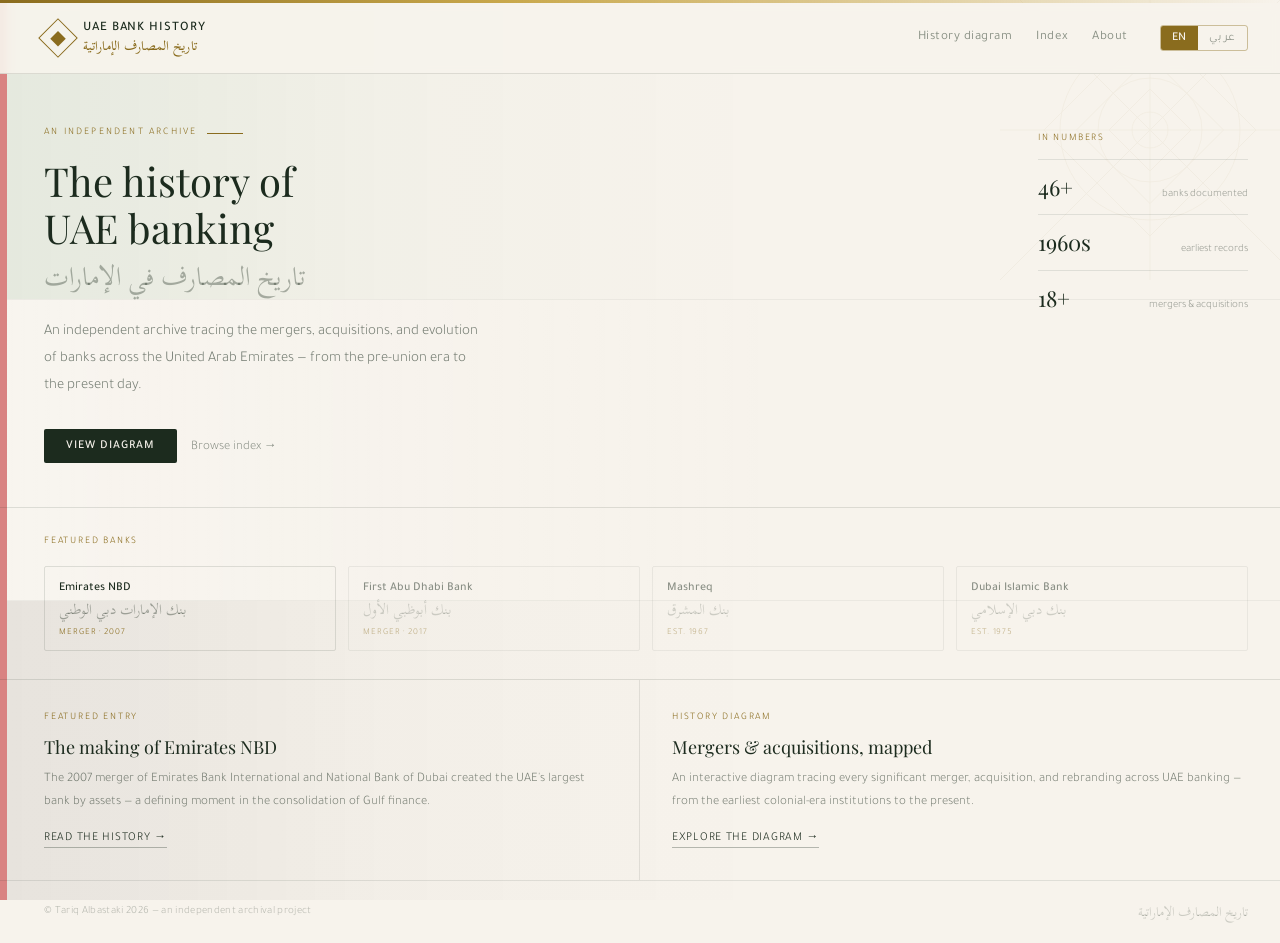
==== index.html @ 9b024c2b "Add files via upload" ====
<!DOCTYPE html>
<html lang="en" dir="ltr">
<head>
  <meta charset="UTF-8">
  <meta name="viewport" content="width=device-width, initial-scale=1.0">
  <title>UAE Bank History — تاريخ المصارف الإماراتية</title>
  <link rel="preconnect" href="https://fonts.googleapis.com">
  <link rel="preconnect" href="https://fonts.gstatic.com" crossorigin>
  <link href="https://fonts.googleapis.com/css2?family=Scheherazade+New:wght@400;700&family=Playfair+Display:ital,wght@0,400;0,600;1,400&family=Tajawal:wght@300;400;500&display=swap" rel="stylesheet">
  <link rel="stylesheet" href="style.css">
</head>
<body>

  <div class="flag-motif" aria-hidden="true">
    <div class="flag-red"></div>
    <div class="flag-stripes">
      <div class="stripe-green"></div>
      <div class="stripe-white"></div>
      <div class="stripe-black"></div>
    </div>
  </div>

  <div class="gold-bar" aria-hidden="true"></div>

  <svg class="geo-bg" aria-hidden="true" viewBox="0 0 300 300" fill="none" xmlns="http://www.w3.org/2000/svg">
    <g stroke="#8a6c1e" stroke-width="0.8">
      <rect x="75" y="75" width="150" height="150" transform="rotate(45 150 150)"/>
      <rect x="98" y="98" width="104" height="104" transform="rotate(45 150 150)"/>
      <rect x="121" y="121" width="58" height="58" transform="rotate(45 150 150)"/>
      <line x1="150" y1="0" x2="150" y2="300"/>
      <line x1="0" y1="150" x2="300" y2="150"/>
      <line x1="0" y1="0" x2="300" y2="300"/>
      <line x1="300" y1="0" x2="0" y2="300"/>
      <circle cx="150" cy="150" r="90"/>
      <circle cx="150" cy="150" r="52"/>
      <circle cx="150" cy="150" r="18"/>
    </g>
  </svg>

  <nav class="nav">
    <a href="index.html" class="logo-wrap">
      <div class="logo-diamond" aria-hidden="true"><div class="logo-diamond-inner"></div></div>
      <div class="logo-text">
        <span class="logo-en" data-en="UAE Bank History" data-ar="تاريخ المصارف الإماراتية">UAE Bank History</span>
        <span class="logo-sub" data-en="تاريخ المصارف الإماراتية" data-ar="UAE Bank History">تاريخ المصارف الإماراتية</span>
      </div>
    </a>
    <div class="nav-links">
      <a class="nav-link" href="diagram.html" data-en="History diagram" data-ar="مخطط التاريخ">History diagram</a>
      <a class="nav-link" href="index.html" data-en="Index" data-ar="الفهرس">Index</a>
      <a class="nav-link" href="about.html" data-en="About" data-ar="عن الموقع">About</a>
      <div class="lang-toggle" role="group" aria-label="Language">
        <button class="lang-btn active" id="btn-en" onclick="setLang('en')" aria-pressed="true">EN</button>
        <button class="lang-btn" id="btn-ar" onclick="setLang('ar')" aria-pressed="false">عربي</button>
      </div>
    </div>
  </nav>

  <section class="hero">
    <div class="hero-main">
      <div class="hero-eyebrow" data-en="An independent archive" data-ar="أرشيف مستقل">An independent archive</div>
      <h1 class="hero-title" data-en="The history of<br>UAE banking" data-ar="تاريخ المصارف<br>في الإمارات العربية المتحدة">The history of<br>UAE banking</h1>
      <span class="hero-title-ar" data-en="تاريخ المصارف في الإمارات" data-ar="The history of UAE banking">تاريخ المصارف في الإمارات</span>
      <p class="hero-body" data-en="An independent archive tracing the mergers, acquisitions, and evolution of banks across the United Arab Emirates — from the pre-union era to the present day." data-ar="أرشيف مستقل يتتبع عمليات الاندماج والاستحواذ وتطور المصارف في الإمارات العربية المتحدة — من مرحلة ما قبل الاتحاد حتى يومنا هذا.">An independent archive tracing the mergers, acquisitions, and evolution of banks across the United Arab Emirates — from the pre-union era to the present day.</p>
      <div class="hero-ctas">
        <a href="diagram.html" class="cta-primary" data-en="View diagram" data-ar="عرض المخطط">View diagram</a>
        <a href="#banks" class="cta-secondary" data-en="Browse index →" data-ar="تصفح الفهرس ←">Browse index →</a>
      </div>
    </div>
    <aside class="hero-aside">
      <div class="aside-label" data-en="In numbers" data-ar="بالأرقام">In numbers</div>
      <div class="stat-row">
        <span class="stat-num">46+</span>
        <span class="stat-lbl" data-en="banks documented" data-ar="مصرف موثق">banks documented</span>
      </div>
      <div class="stat-row">
        <span class="stat-num">1960s</span>
        <span class="stat-lbl" data-en="earliest records" data-ar="أقدم السجلات">earliest records</span>
      </div>
      <div class="stat-row">
        <span class="stat-num">18+</span>
        <span class="stat-lbl" data-en="mergers &amp; acquisitions" data-ar="عملية اندماج واستحواذ">mergers &amp; acquisitions</span>
      </div>
    </aside>
  </section>

  <section class="featured-banks" id="banks">
    <div class="fb-label" data-en="Featured banks" data-ar="مصارف مميزة">Featured banks</div>
    <div class="fb-grid">
      <a href="banks/emirates-nbd.html" class="fb-card">
        <div class="fb-en">Emirates NBD</div>
        <div class="fb-ar">بنك الإمارات دبي الوطني</div>
        <div class="fb-tag" data-en="Merger · 2007" data-ar="اندماج · 2007">Merger · 2007</div>
      </a>
      <a href="#" class="fb-card fb-coming-soon">
        <div class="fb-en">First Abu Dhabi Bank</div>
        <div class="fb-ar">بنك أبوظبي الأول</div>
        <div class="fb-tag" data-en="Merger · 2017" data-ar="اندماج · 2017">Merger · 2017</div>
      </a>
      <a href="#" class="fb-card fb-coming-soon">
        <div class="fb-en">Mashreq</div>
        <div class="fb-ar">بنك المشرق</div>
        <div class="fb-tag" data-en="Est. 1967" data-ar="تأسس عام 1967">Est. 1967</div>
      </a>
      <a href="#" class="fb-card fb-coming-soon">
        <div class="fb-en">Dubai Islamic Bank</div>
        <div class="fb-ar">بنك دبي الإسلامي</div>
        <div class="fb-tag" data-en="Est. 1975" data-ar="تأسس عام 1975">Est. 1975</div>
      </a>
    </div>
  </section>

  <div class="section-row">
    <div class="section-cell">
      <div class="sc-label" data-en="Featured entry" data-ar="مدخل مميز">Featured entry</div>
      <div class="sc-title" data-en="The making of Emirates NBD" data-ar="نشأة بنك الإمارات دبي الوطني">The making of Emirates NBD</div>
      <p class="sc-body" data-en="The 2007 merger of Emirates Bank International and National Bank of Dubai created the UAE's largest bank by assets — a defining moment in the consolidation of Gulf finance." data-ar="أدى اندماج بنك الإمارات الدولي مع بنك دبي الوطني عام 2007 إلى تأسيس أكبر مصرف في الإمارات من حيث الأصول — لحظة فارقة في مسيرة توطيد القطاع المالي الخليجي.">The 2007 merger of Emirates Bank International and National Bank of Dubai created the UAE's largest bank by assets — a defining moment in the consolidation of Gulf finance.</p>
      <a href="banks/emirates-nbd.html" class="sc-link" data-en="Read the history →" data-ar="اقرأ التاريخ ←">Read the history →</a>
    </div>
    <div class="section-cell">
      <div class="sc-label" data-en="History diagram" data-ar="مخطط التاريخ">History diagram</div>
      <div class="sc-title" data-en="Mergers &amp; acquisitions, mapped" data-ar="خارطة الاندماجات والاستحواذات">Mergers &amp; acquisitions, mapped</div>
      <p class="sc-body" data-en="An interactive diagram tracing every significant merger, acquisition, and rebranding across UAE banking — from the earliest colonial-era institutions to the present." data-ar="مخطط تفاعلي يتتبع كل عمليات الاندماج والاستحواذ وإعادة العلامات التجارية في القطاع المصرفي الإماراتي — من أقدم المؤسسات إلى يومنا هذا.">An interactive diagram tracing every significant merger, acquisition, and rebranding across UAE banking — from the earliest colonial-era institutions to the present.</p>
      <a href="diagram.html" class="sc-link" data-en="Explore the diagram →" data-ar="استكشف المخطط ←">Explore the diagram →</a>
    </div>
  </div>

  <footer class="footer">
    <span class="footer-copy">© Tariq Albastaki 2026 — <span data-en="an independent archival project" data-ar="مشروع أرشيفي مستقل">an independent archival project</span></span>
    <span class="footer-ar">تاريخ المصارف الإماراتية</span>
  </footer>

  <script src="lang.js"></script>
</body>
</html>
---- style.css ----
/* =============================================
   UAE Bank History — style.css
   ============================================= */

*, *::before, *::after { box-sizing: border-box; margin: 0; padding: 0; }

:root {
  --sand:       #f7f3ec;
  --ink:        #1c2b1e;
  --gold:       #8a6c1e;
  --gold-light: #c9a84c;
  --red:        #c1272d;
}

html { scroll-behavior: smooth; }

body {
  background: var(--sand);
  color: var(--ink);
  font-family: 'Tajawal', sans-serif;
  font-weight: 300;
  min-height: 100vh;
  position: relative;
  overflow-x: hidden;
}

/* RTL mode */
html[dir="rtl"] body { font-family: 'Tajawal', sans-serif; }

/* ── Flag motif ── */
.flag-motif {
  position: fixed;
  top: 0; left: 0; bottom: 0; width: 100%;
  pointer-events: none;
  z-index: 0;
}
.flag-red {
  position: absolute;
  top: 0; left: 0; bottom: 0;
  width: 7px;
  background: var(--red);
  opacity: 0.55;
}
.flag-stripes {
  position: absolute;
  top: 0; left: 7px; right: 0; bottom: 0;
  display: flex; flex-direction: column;
}
.stripe-green { flex: 1; background: linear-gradient(90deg, rgba(0,115,47,0.07) 0%, rgba(0,115,47,0.02) 30%, transparent 60%); }
.stripe-white { flex: 1; background: linear-gradient(90deg, rgba(255,255,255,0.18) 0%, rgba(255,255,255,0.06) 30%, transparent 60%); border-top: 0.5px solid rgba(28,43,30,0.05); border-bottom: 0.5px solid rgba(28,43,30,0.05); }
.stripe-black { flex: 1; background: linear-gradient(90deg, rgba(28,28,28,0.07) 0%, rgba(28,28,28,0.02) 30%, transparent 60%); }

/* ── Gold top bar ── */
.gold-bar {
  position: fixed;
  top: 0; left: 0; right: 0;
  height: 3px;
  background: linear-gradient(90deg, var(--gold), var(--gold-light) 40%, transparent);
  z-index: 100;
}

/* ── Geometric background (homepage only) ── */
.geo-bg {
  position: fixed;
  top: -20px; right: -20px;
  width: 300px; height: 300px;
  opacity: 0.05;
  pointer-events: none;
  z-index: 0;
}

/* ── All content above fixed bg ── */
nav, section, div.section-row, div.featured-banks,
div.page-header, div.body-grid, footer.footer {
  position: relative;
  z-index: 1;
}

/* ── Navigation ── */
.nav {
  display: flex;
  align-items: center;
  justify-content: space-between;
  padding: 18px 32px 18px 44px;
  border-bottom: 0.5px solid rgba(28,43,30,0.12);
  background: rgba(247,243,236,0.92);
  backdrop-filter: blur(4px);
  -webkit-backdrop-filter: blur(4px);
  position: sticky;
  top: 3px;
  z-index: 50;
}

.logo-wrap {
  display: flex; align-items: center; gap: 11px;
  text-decoration: none;
}
.logo-diamond {
  width: 28px; height: 28px;
  border: 1.5px solid var(--gold);
  transform: rotate(45deg);
  display: flex; align-items: center; justify-content: center;
  flex-shrink: 0;
}
.logo-diamond-inner { width: 11px; height: 11px; background: var(--gold); }
.logo-text {
  font-size: 13px; letter-spacing: 0.07em;
  color: var(--ink); text-transform: uppercase;
  font-weight: 500; line-height: 1.3;
}
.logo-sub {
  font-family: 'Scheherazade New', serif;
  font-size: 13px; color: var(--gold);
  letter-spacing: 0.02em; display: block;
}

.nav-links { display: flex; align-items: center; gap: 24px; }
.nav-link {
  font-size: 13px; color: rgba(28,43,30,0.5);
  text-decoration: none; letter-spacing: 0.04em;
  font-weight: 400;
}
.nav-link:hover { color: var(--ink); }
.nav-back {
  font-size: 12px; color: var(--gold);
  letter-spacing: 0.06em; text-transform: uppercase;
  border-bottom: 0.5px solid rgba(138,108,30,0.35);
  padding-bottom: 1px;
}

.lang-toggle {
  display: flex;
  border: 0.5px solid rgba(138,108,30,0.4);
  border-radius: 3px; overflow: hidden; margin-left: 8px;
}
.lang-btn {
  padding: 5px 11px; font-size: 12px; cursor: pointer;
  letter-spacing: 0.06em; border: none; background: transparent;
  color: rgba(28,43,30,0.45); font-family: 'Tajawal', sans-serif;
}
.lang-btn.active { background: var(--gold); color: var(--sand); font-weight: 500; }

/* ── Homepage hero ── */
.hero {
  display: grid;
  grid-template-columns: 1fr 210px;
  gap: 32px;
  padding: 56px 32px 44px 44px;
  align-items: start;
}
.hero-eyebrow {
  font-size: 10px; letter-spacing: 0.22em;
  color: var(--gold); text-transform: uppercase;
  margin-bottom: 18px;
  display: flex; align-items: center; gap: 10px;
}
.hero-eyebrow::after {
  content: ''; display: block;
  width: 36px; height: 0.5px; background: var(--gold);
}
html[dir="rtl"] .hero-eyebrow { flex-direction: row-reverse; }
html[dir="rtl"] .hero-eyebrow::after { display: none; }
html[dir="rtl"] .hero-eyebrow::before {
  content: ''; display: block;
  width: 36px; height: 0.5px; background: var(--gold);
}

.hero-title {
  font-family: 'Playfair Display', serif;
  font-size: 40px; font-weight: 400;
  line-height: 1.18; color: var(--ink); margin: 0 0 6px;
}
html[dir="rtl"] .hero-title {
  font-family: 'Scheherazade New', serif;
  font-size: 34px;
}
.hero-title-ar {
  font-family: 'Scheherazade New', serif;
  font-size: 26px; color: rgba(28,43,30,0.35);
  margin: 0 0 22px; display: block; line-height: 1.5;
}
html[dir="rtl"] .hero-title-ar {
  font-family: 'Playfair Display', serif;
  font-size: 18px;
}

.hero-body {
  font-size: 15px; line-height: 1.8;
  color: rgba(28,43,30,0.62); font-weight: 300;
  max-width: 440px; margin-bottom: 30px;
}
.hero-ctas { display: flex; gap: 14px; align-items: center; }
.cta-primary {
  background: var(--ink); color: var(--sand);
  padding: 10px 22px; font-size: 12px; font-weight: 500;
  letter-spacing: 0.08em; text-transform: uppercase;
  border: none; cursor: pointer;
  font-family: 'Tajawal', sans-serif; border-radius: 2px;
  text-decoration: none; display: inline-block;
}
.cta-primary:hover { background: var(--gold); }
.cta-secondary {
  color: rgba(28,43,30,0.5); font-size: 13px;
  background: none; border: none;
  font-family: 'Tajawal', sans-serif;
  text-decoration: none;
}
.cta-secondary:hover { color: var(--ink); }

.hero-aside { padding-top: 6px; }
.aside-label {
  font-size: 10px; letter-spacing: 0.18em;
  color: var(--gold); text-transform: uppercase; margin-bottom: 14px;
}
.stat-row {
  border-top: 0.5px solid rgba(28,43,30,0.1);
  padding: 12px 0; display: flex;
  justify-content: space-between; align-items: baseline;
}
.stat-num { font-family: 'Playfair Display', serif; font-size: 22px; color: var(--ink); }
.stat-lbl { font-size: 11px; color: rgba(28,43,30,0.45); text-align: right; line-height: 1.4; }
html[dir="rtl"] .stat-lbl { text-align: left; }

/* ── Featured banks grid ── */
.featured-banks {
  border-top: 0.5px solid rgba(28,43,30,0.12);
  padding: 28px 32px 28px 44px;
}
.fb-label {
  font-size: 10px; letter-spacing: 0.18em;
  color: var(--gold); text-transform: uppercase; margin-bottom: 18px;
}
.fb-grid {
  display: grid;
  grid-template-columns: repeat(4, 1fr);
  gap: 12px;
}
.fb-card {
  border: 0.5px solid rgba(28,43,30,0.12);
  padding: 14px 14px 12px;
  cursor: pointer;
  border-radius: 2px;
  text-decoration: none;
  display: block;
  transition: border-color 0.15s, background 0.15s;
}
.fb-card:hover { border-color: rgba(138,108,30,0.45); background: rgba(138,108,30,0.03); }
.fb-card.fb-coming-soon { opacity: 0.5; cursor: default; }
.fb-card.fb-coming-soon:hover { border-color: rgba(28,43,30,0.12); background: transparent; }
.fb-en { font-size: 12px; font-weight: 500; color: var(--ink); margin-bottom: 3px; line-height: 1.3; }
.fb-ar { font-family: 'Scheherazade New', serif; font-size: 14px; color: rgba(28,43,30,0.38); margin-bottom: 8px; line-height: 1.4; }
.fb-tag { font-size: 9px; letter-spacing: 0.1em; color: var(--gold); text-transform: uppercase; }

/* ── Two-column content section ── */
.section-row {
  display: grid; grid-template-columns: 1fr 1fr;
  border-top: 0.5px solid rgba(28,43,30,0.12);
}
.section-cell {
  padding: 32px 32px 32px 44px;
  border-right: 0.5px solid rgba(28,43,30,0.1);
}
.section-cell:last-child { border-right: none; padding-left: 32px; }
html[dir="rtl"] .section-cell { border-right: none; border-left: 0.5px solid rgba(28,43,30,0.1); padding: 32px 44px 32px 32px; }
html[dir="rtl"] .section-cell:last-child { border-left: none; padding-right: 32px; }

.sc-label { font-size: 10px; letter-spacing: 0.18em; color: var(--gold); text-transform: uppercase; margin-bottom: 12px; }
.sc-title { font-family: 'Playfair Display', serif; font-size: 18px; font-weight: 400; color: var(--ink); margin-bottom: 8px; line-height: 1.3; }
html[dir="rtl"] .sc-title { font-family: 'Scheherazade New', serif; font-size: 20px; }
.sc-body { font-size: 13px; line-height: 1.8; color: rgba(28,43,30,0.58); font-weight: 300; }
.sc-link {
  display: inline-block; margin-top: 14px; font-size: 12px;
  color: var(--ink); letter-spacing: 0.06em; text-transform: uppercase;
  border-bottom: 0.5px solid rgba(28,43,30,0.3);
  text-decoration: none; padding-bottom: 2px;
}
.sc-link:hover { color: var(--gold); border-color: var(--gold); }

/* ── Bank page header ── */
.page-header {
  padding: 44px 32px 36px 44px;
  border-bottom: 0.5px solid rgba(28,43,30,0.12);
  display: grid;
  grid-template-columns: 1fr auto;
  align-items: end;
  gap: 24px;
}
.breadcrumb {
  font-size: 10px; letter-spacing: 0.18em;
  color: rgba(28,43,30,0.38); text-transform: uppercase; margin-bottom: 14px;
}
.page-title {
  font-family: 'Playfair Display', serif;
  font-size: 34px; font-weight: 400; line-height: 1.15; color: var(--ink); margin: 0 0 6px;
}
html[dir="rtl"] .page-title { font-family: 'Scheherazade New', serif; font-size: 30px; }
.page-title-ar {
  font-family: 'Scheherazade New', serif;
  font-size: 22px; color: rgba(28,43,30,0.32); display: block; line-height: 1.5;
}
html[dir="rtl"] .page-title-ar { font-family: 'Playfair Display', serif; font-size: 16px; font-style: italic; }
.page-meta { text-align: right; }
html[dir="rtl"] .page-meta { text-align: left; }
.meta-item { font-size: 11px; color: rgba(28,43,30,0.4); letter-spacing: 0.06em; text-transform: uppercase; margin-bottom: 4px; }
.meta-val { font-family: 'Playfair Display', serif; font-size: 18px; color: var(--ink); }
.meta-val-sm { font-family: 'Tajawal', sans-serif; font-size: 14px; font-weight: 400; }

/* ── Bank page body grid ── */
.body-grid {
  display: grid;
  grid-template-columns: 1fr 260px;
}
.prose-col {
  padding: 36px 32px 48px 44px;
  border-right: 0.5px solid rgba(28,43,30,0.1);
}
html[dir="rtl"] .prose-col { border-right: none; border-left: 0.5px solid rgba(28,43,30,0.1); padding: 36px 44px 48px 32px; }

.section-label { font-size: 10px; letter-spacing: 0.2em; color: var(--gold); text-transform: uppercase; margin-bottom: 14px; }
.prose-body {
  font-size: 14px; line-height: 1.9;
  color: rgba(28,43,30,0.65); font-weight: 300;
  margin-bottom: 24px; max-width: 520px;
}
.prose-body strong { font-weight: 500; color: var(--ink); }

/* ── Timeline ── */
.timeline-col { padding: 36px 28px 48px 28px; }
.tl-heading { font-size: 10px; letter-spacing: 0.2em; color: var(--gold); text-transform: uppercase; margin-bottom: 22px; }
.tl { position: relative; padding-left: 20px; }
.tl::before { content: ''; position: absolute; left: 5px; top: 6px; bottom: 6px; width: 0.5px; background: rgba(28,43,30,0.15); }
html[dir="rtl"] .tl { padding-left: 0; padding-right: 20px; }
html[dir="rtl"] .tl::before { left: auto; right: 5px; }

.tl-item { position: relative; margin-bottom: 24px; }
.tl-item:last-child { margin-bottom: 0; }

.tl-dot {
  position: absolute; left: -20px; top: 5px;
  width: 11px; height: 11px;
  border: 1.5px solid rgba(28,43,30,0.25);
  background: var(--sand);
  transform: rotate(45deg);
}
html[dir="rtl"] .tl-dot { left: auto; right: -20px; }
.tl-dot--gold { border-color: var(--gold); background: var(--gold); }
.tl-dot--red { border-color: var(--red); background: var(--sand); }

.tl-year { font-family: 'Playfair Display', serif; font-size: 15px; color: var(--ink); margin-bottom: 3px; }
.tl-event { font-size: 12px; color: rgba(28,43,30,0.58); line-height: 1.55; font-weight: 300; }
.tl-event strong { font-weight: 500; color: var(--ink); }
.tl-sub { font-size: 11px; color: rgba(138,108,30,0.8); margin-top: 4px; letter-spacing: 0.03em; }

/* ── Related entries box ── */
.related-box {
  margin-top: 28px;
  border: 0.5px solid rgba(28,43,30,0.12);
  border-radius: 2px; overflow: hidden;
}
.related-label {
  font-size: 10px; letter-spacing: 0.16em; color: var(--gold);
  text-transform: uppercase; padding: 10px 14px;
  border-bottom: 0.5px solid rgba(28,43,30,0.08);
  background: rgba(28,43,30,0.02);
}
.related-item {
  padding: 11px 14px;
  border-bottom: 0.5px solid rgba(28,43,30,0.07);
  text-decoration: none; display: block;
  transition: background 0.12s;
}
.related-item:last-child { border-bottom: none; }
.related-item:hover { background: rgba(138,108,30,0.04); }
.related-item--soon { opacity: 0.45; pointer-events: none; }
.ri-en { font-size: 12px; font-weight: 500; color: var(--ink); margin-bottom: 2px; }
.ri-ar { font-family: 'Scheherazade New', serif; font-size: 13px; color: rgba(28,43,30,0.38); }
.ri-arrow { float: right; font-size: 14px; color: rgba(28,43,30,0.25); margin-top: 2px; }
html[dir="rtl"] .ri-arrow { float: left; }

/* ── Footer ── */
.footer {
  padding: 18px 32px 18px 44px;
  border-top: 0.5px solid rgba(28,43,30,0.1);
  display: flex; justify-content: space-between; align-items: center;
}
.footer-copy { font-size: 11px; color: rgba(28,43,30,0.3); letter-spacing: 0.03em; font-weight: 300; }
.footer-ar {
  font-family: 'Scheherazade New', serif;
  font-size: 13px; color: rgba(28,43,30,0.2);
}

/* ── Responsive ── */
@media (max-width: 768px) {
  .nav { padding: 14px 20px 14px 28px; }
  .nav-links { gap: 14px; }
  .nav-link:not(.nav-back):not(:last-child) { display: none; }
  .hero { grid-template-columns: 1fr; padding: 36px 20px 32px 28px; }
  .hero-aside { display: none; }
  .hero-title { font-size: 30px; }
  .fb-grid { grid-template-columns: 1fr 1fr; }
  .featured-banks { padding: 24px 20px 24px 28px; }
  .section-row { grid-template-columns: 1fr; }
  .section-cell, .section-cell:last-child { padding: 24px 20px 24px 28px; border-right: none; border-top: 0.5px solid rgba(28,43,30,0.1); }
  .page-header { grid-template-columns: 1fr; padding: 28px 20px 24px 28px; }
  .page-meta { text-align: left; }
  .body-grid { grid-template-columns: 1fr; }
  .prose-col { padding: 28px 20px 32px 28px; border-right: none; border-bottom: 0.5px solid rgba(28,43,30,0.1); }
  .timeline-col { padding: 28px 20px 32px 28px; }
  .footer { padding: 16px 20px 16px 28px; }
}
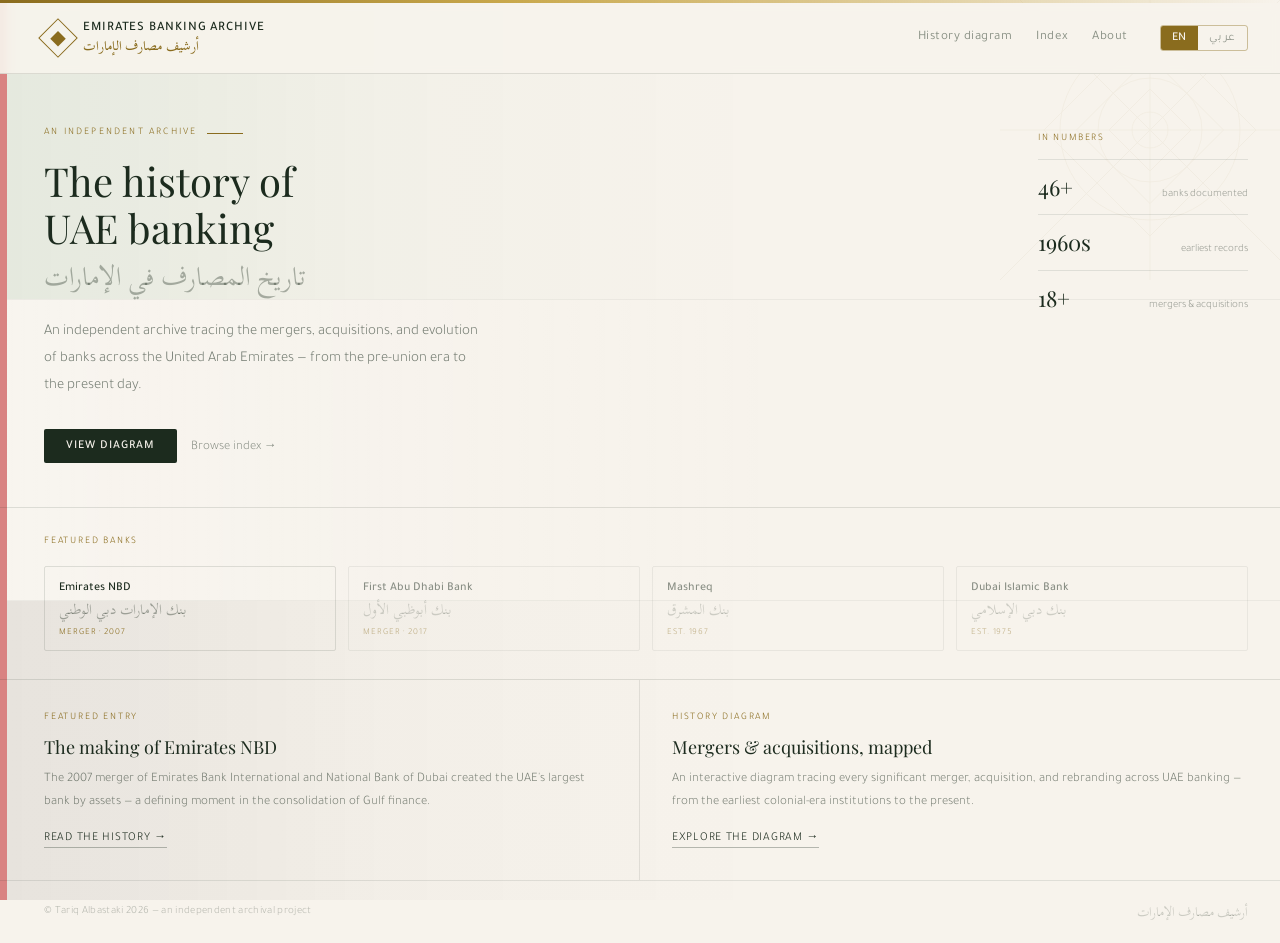
==== commit 731264be: "update" ====
--- a/index.html
+++ b/index.html
@@ -3,7 +3,7 @@
 <head>
   <meta charset="UTF-8">
   <meta name="viewport" content="width=device-width, initial-scale=1.0">
-  <title>UAE Bank History — تاريخ المصارف الإماراتية</title>
+  <title>Emirates Banking Archive — أرشيف مصارف الإمارات</title>
   <link rel="preconnect" href="https://fonts.googleapis.com">
   <link rel="preconnect" href="https://fonts.gstatic.com" crossorigin>
   <link href="https://fonts.googleapis.com/css2?family=Scheherazade+New:wght@400;700&family=Playfair+Display:ital,wght@0,400;0,600;1,400&family=Tajawal:wght@300;400;500&display=swap" rel="stylesheet">
@@ -41,13 +41,13 @@
     <a href="index.html" class="logo-wrap">
       <div class="logo-diamond" aria-hidden="true"><div class="logo-diamond-inner"></div></div>
       <div class="logo-text">
-        <span class="logo-en" data-en="UAE Bank History" data-ar="تاريخ المصارف الإماراتية">UAE Bank History</span>
-        <span class="logo-sub" data-en="تاريخ المصارف الإماراتية" data-ar="UAE Bank History">تاريخ المصارف الإماراتية</span>
+        <span class="logo-en" data-en="Emirates Banking Archive" data-ar="أرشيف مصارف الإمارات">Emirates Banking Archive</span>
+        <span class="logo-sub" data-en="أرشيف مصارف الإمارات" data-ar="Emirates Banking Archive">أرشيف مصارف الإمارات</span>
       </div>
     </a>
     <div class="nav-links">
       <a class="nav-link" href="diagram.html" data-en="History diagram" data-ar="مخطط التاريخ">History diagram</a>
-      <a class="nav-link" href="index.html" data-en="Index" data-ar="الفهرس">Index</a>
+      <a class="nav-link" href="institutions.html" data-en="Index" data-ar="الفهرس">Index</a>
       <a class="nav-link" href="about.html" data-en="About" data-ar="عن الموقع">About</a>
       <div class="lang-toggle" role="group" aria-label="Language">
         <button class="lang-btn active" id="btn-en" onclick="setLang('en')" aria-pressed="true">EN</button>
@@ -64,7 +64,7 @@
       <p class="hero-body" data-en="An independent archive tracing the mergers, acquisitions, and evolution of banks across the United Arab Emirates — from the pre-union era to the present day." data-ar="أرشيف مستقل يتتبع عمليات الاندماج والاستحواذ وتطور المصارف في الإمارات العربية المتحدة — من مرحلة ما قبل الاتحاد حتى يومنا هذا.">An independent archive tracing the mergers, acquisitions, and evolution of banks across the United Arab Emirates — from the pre-union era to the present day.</p>
       <div class="hero-ctas">
         <a href="diagram.html" class="cta-primary" data-en="View diagram" data-ar="عرض المخطط">View diagram</a>
-        <a href="#banks" class="cta-secondary" data-en="Browse index →" data-ar="تصفح الفهرس ←">Browse index →</a>
+        <a href="institutions.html" class="cta-secondary" data-en="Browse index →" data-ar="تصفح الفهرس ←">Browse index →</a>
       </div>
     </div>
     <aside class="hero-aside">
@@ -127,7 +127,7 @@
 
   <footer class="footer">
     <span class="footer-copy">© Tariq Albastaki 2026 — <span data-en="an independent archival project" data-ar="مشروع أرشيفي مستقل">an independent archival project</span></span>
-    <span class="footer-ar">تاريخ المصارف الإماراتية</span>
+    <span class="footer-ar">أرشيف مصارف الإمارات</span>
   </footer>
 
   <script src="lang.js"></script>
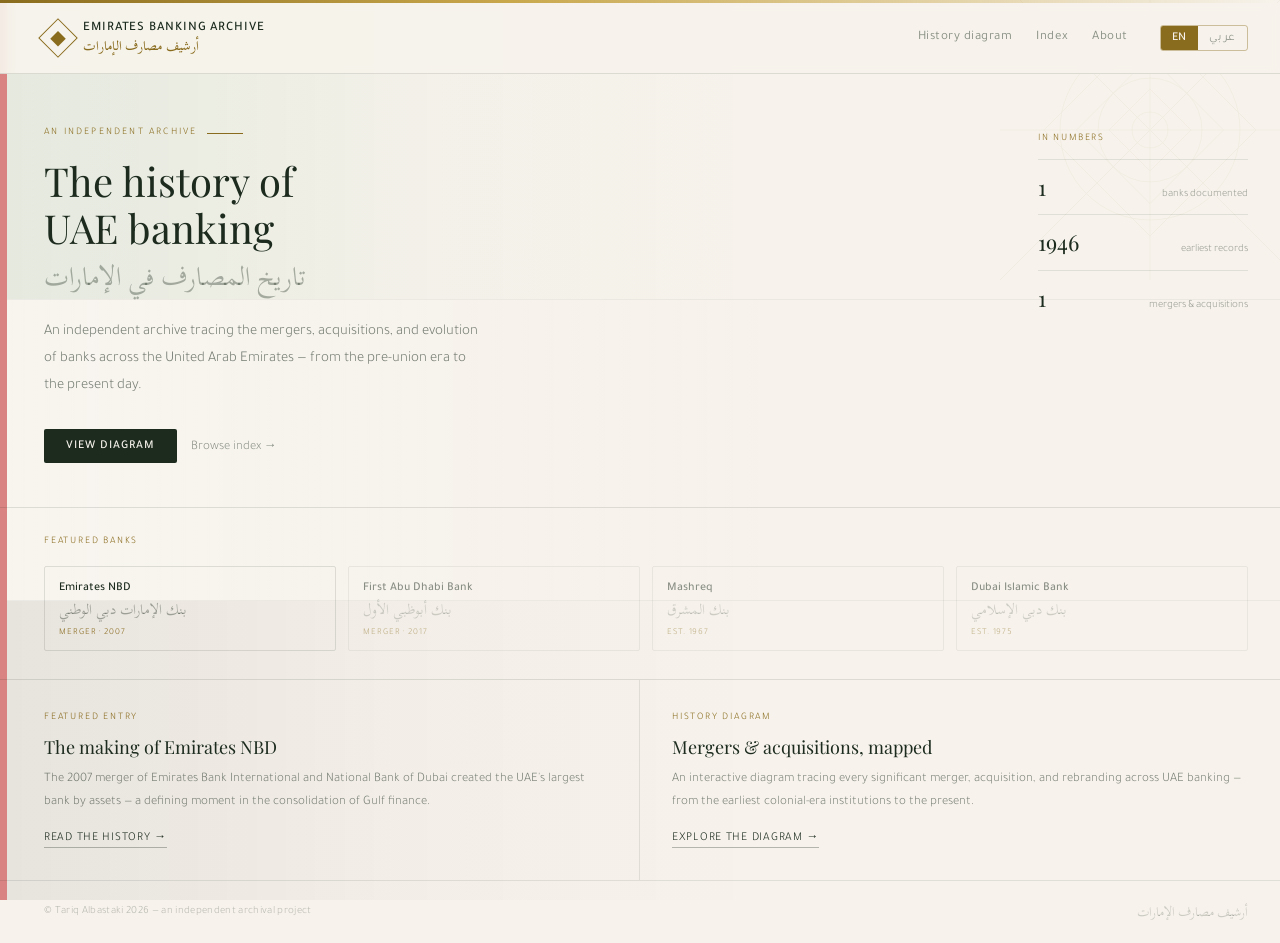
==== commit 45e5f2a7: "Update index.html" ====
--- a/index.html
+++ b/index.html
@@ -70,15 +70,15 @@
     <aside class="hero-aside">
       <div class="aside-label" data-en="In numbers" data-ar="بالأرقام">In numbers</div>
       <div class="stat-row">
-        <span class="stat-num">46+</span>
+        <span class="stat-num">1</span>
         <span class="stat-lbl" data-en="banks documented" data-ar="مصرف موثق">banks documented</span>
       </div>
       <div class="stat-row">
-        <span class="stat-num">1960s</span>
+        <span class="stat-num">1946</span>
         <span class="stat-lbl" data-en="earliest records" data-ar="أقدم السجلات">earliest records</span>
       </div>
       <div class="stat-row">
-        <span class="stat-num">18+</span>
+        <span class="stat-num">1</span>
         <span class="stat-lbl" data-en="mergers &amp; acquisitions" data-ar="عملية اندماج واستحواذ">mergers &amp; acquisitions</span>
       </div>
     </aside>
